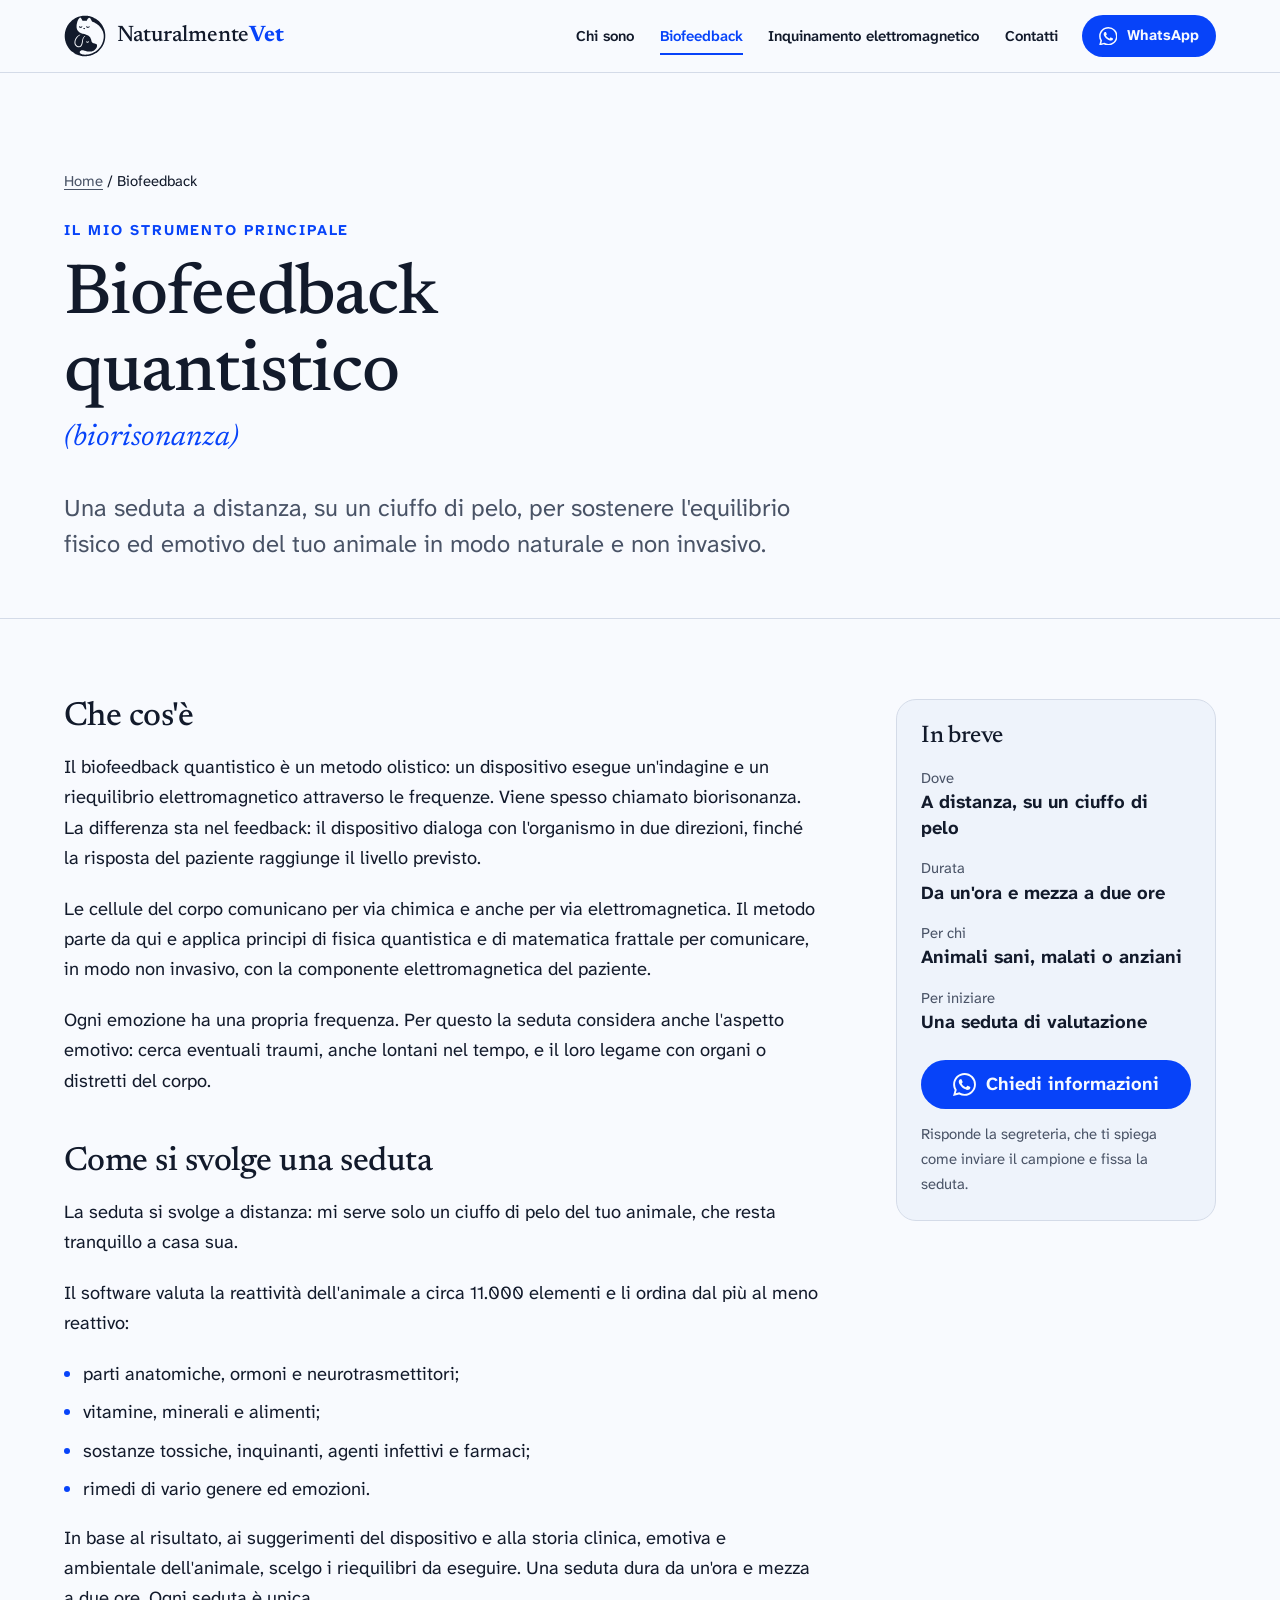
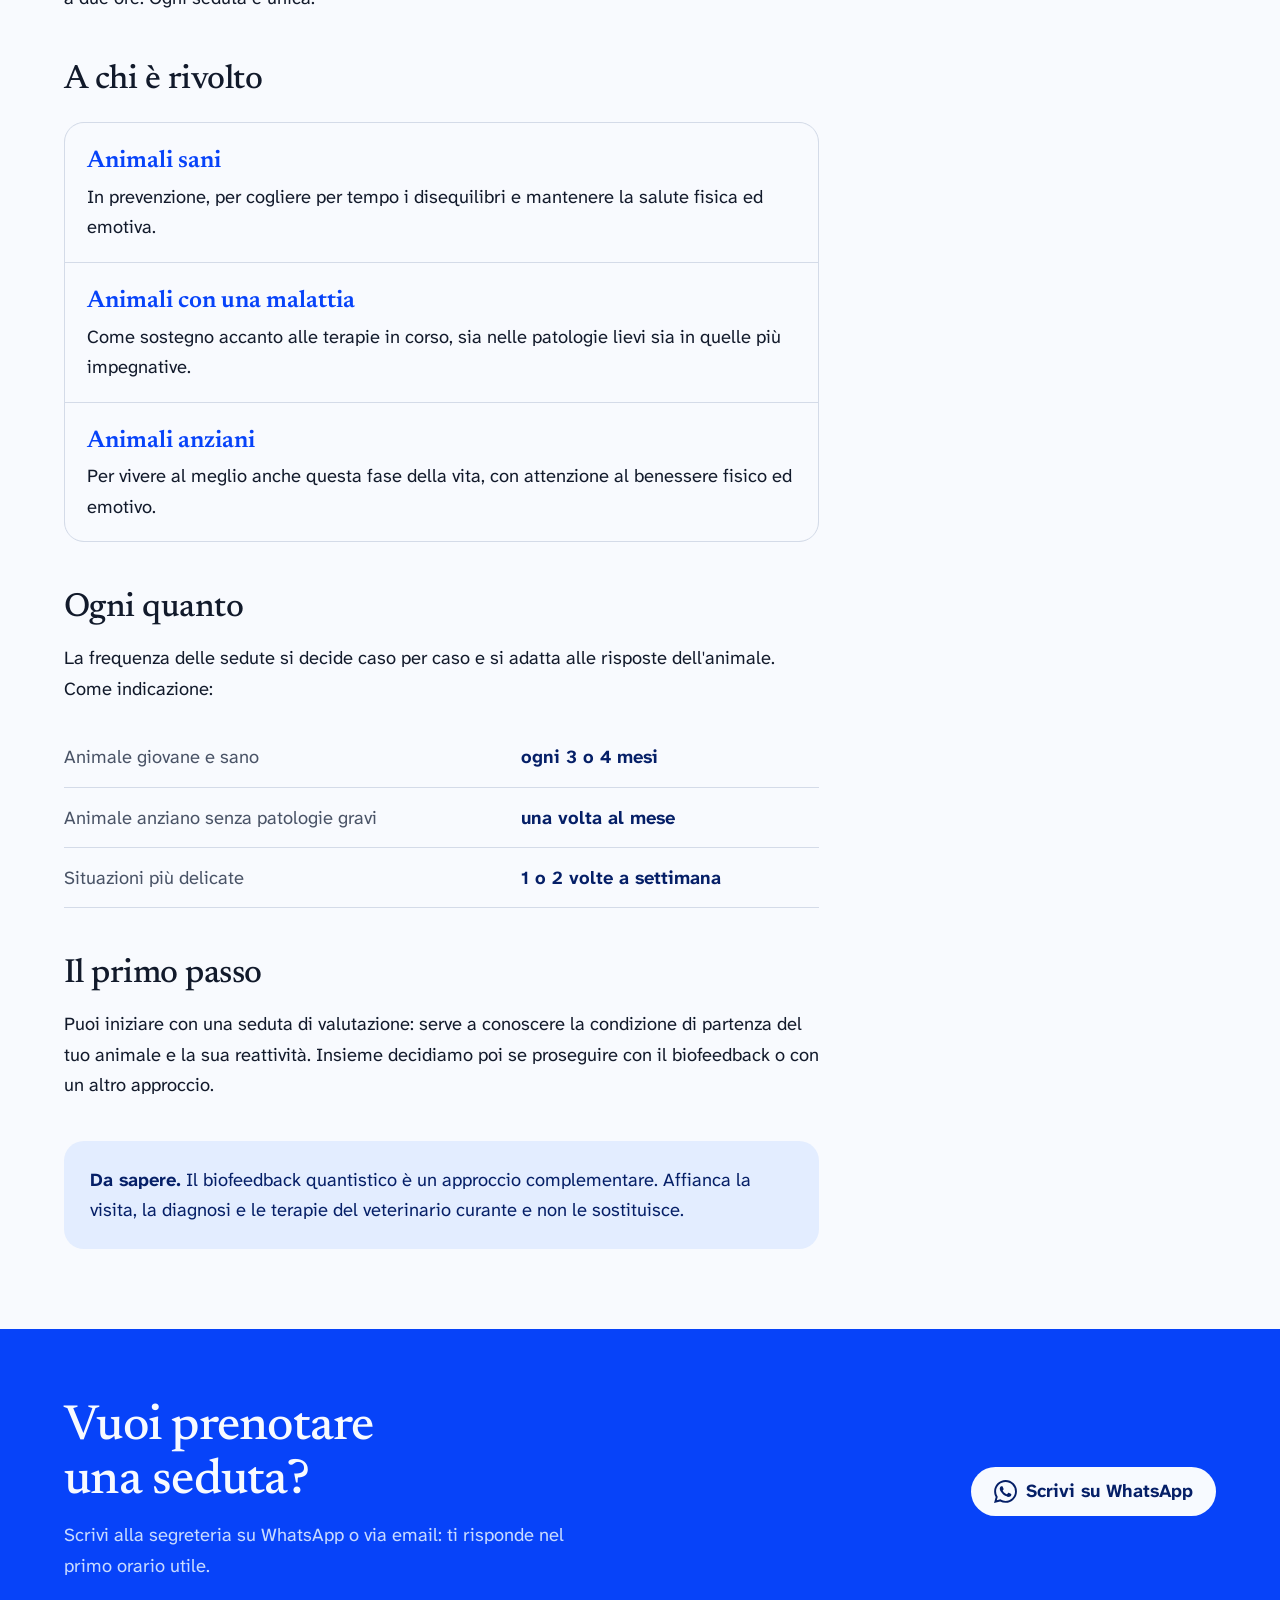
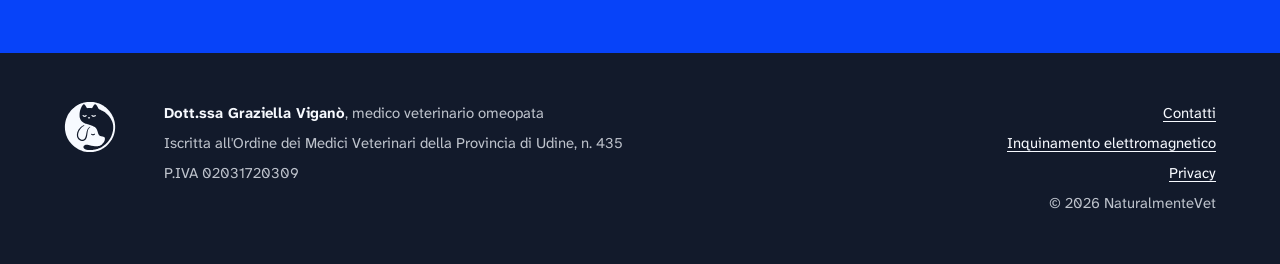
==== biofeedback/index.html @ 512d4fcc "Prima versione del sito naturalmentevet.it Sito statico: home, biofeedback, inquinamento elettromagn" ====
<!doctype html>
<html lang="it">
<head>
  <meta charset="utf-8">
  <meta name="viewport" content="width=device-width, initial-scale=1">
  <title>Biofeedback quantistico a distanza per animali | NaturalmenteVet</title>
  <meta name="description" content="Come funziona una seduta di biofeedback quantistico (biorisonanza) con la dott.ssa Graziella Viganò: a distanza, su un ciuffo di pelo, per animali sani, malati o anziani.">
  <link rel="canonical" href="https://naturalmentevet.it/biofeedback/">
  <meta name="theme-color" content="#0743f9">
  <meta property="og:type" content="article">
  <meta property="og:locale" content="it_IT">
  <meta property="og:site_name" content="NaturalmenteVet">
  <meta property="og:title" content="Biofeedback quantistico a distanza | NaturalmenteVet">
  <meta property="og:description" content="Una seduta a distanza su un ciuffo di pelo: come funziona e a chi è rivolta.">
  <meta property="og:url" content="https://naturalmentevet.it/biofeedback/">
  <meta property="og:image" content="https://naturalmentevet.it/assets/img/og-image.jpg">
  <meta name="twitter:card" content="summary_large_image">
  <link rel="icon" href="../favicon.ico" sizes="32x32">
  <link rel="icon" href="../favicon.svg" type="image/svg+xml">
  <link rel="apple-touch-icon" href="../apple-touch-icon.png">
  <link rel="preload" href="../assets/fonts/newsreader.woff2" as="font" type="font/woff2" crossorigin>
  <link rel="preload" href="../assets/fonts/atkinson.woff2" as="font" type="font/woff2" crossorigin>
  <link rel="stylesheet" href="../assets/css/style.css">
</head>
<body>
  <a class="skip" href="#contenuto">Vai al contenuto</a>
  <header class="site-header">
    <div class="wrap">
      <a class="brand" href="../" aria-label="NaturalmenteVet, pagina iniziale">
        <img src="../assets/img/logo.svg" alt="" width="42" height="42">
        <span class="brand-name">Naturalmente<b>Vet</b></span>
      </a>
      <nav class="nav" id="menu" aria-label="Principale">
        <ul>
          <li><a href="../#chi-sono">Chi sono</a></li>
          <li><a href="./" aria-current="page">Biofeedback</a></li>
          <li><a href="../inquinamento-elettromagnetico/">Inquinamento elettromagnetico</a></li>
          <li><a href="../#contatti">Contatti</a></li>
        </ul>
      </nav>
      <a class="btn btn-primary btn-sm header-cta" href="https://wa.me/393534615805?text=Buongiorno%2C%20vorrei%20informazioni%20sul%20biofeedback%20quantistico." target="_blank" rel="noopener" aria-label="Scrivi su WhatsApp">
        <svg aria-hidden="true"><use href="../assets/img/icons.svg#i-wa"/></svg><span>WhatsApp</span>
      </a>
      <button class="menu-toggle" type="button" aria-expanded="false" aria-controls="menu">
        <svg aria-hidden="true"><use href="../assets/img/icons.svg#i-menu"/></svg><span class="visually-hidden">Menu</span>
      </button>
    </div>
  </header>

  <main id="contenuto">
    <header class="page-hero">
      <div class="wrap">
        <p class="breadcrumb"><a href="../">Home</a> / Biofeedback</p>
        <p class="eyebrow">Il mio strumento principale</p>
        <h1>Biofeedback quantistico <small>(biorisonanza)</small></h1>
        <p class="lead">Una seduta a distanza, su un ciuffo di pelo, per sostenere l'equilibrio fisico ed emotivo del tuo animale in modo naturale e non invasivo.</p>
      </div>
    </header>

    <div class="section-tight">
      <div class="wrap article">
        <article class="prose">
          <h2>Che cos'è</h2>
          <p>Il biofeedback quantistico è un metodo olistico: un dispositivo esegue un'indagine e un riequilibrio elettromagnetico attraverso le frequenze. Viene spesso chiamato biorisonanza. La differenza sta nel feedback: il dispositivo dialoga con l'organismo in due direzioni, finché la risposta del paziente raggiunge il livello previsto.</p>
          <p>Le cellule del corpo comunicano per via chimica e anche per via elettromagnetica. Il metodo parte da qui e applica principi di fisica quantistica e di matematica frattale per comunicare, in modo non invasivo, con la componente elettromagnetica del paziente.</p>
          <p>Ogni emozione ha una propria frequenza. Per questo la seduta considera anche l'aspetto emotivo: cerca eventuali traumi, anche lontani nel tempo, e il loro legame con organi o distretti del corpo.</p>

          <h2>Come si svolge una seduta</h2>
          <p>La seduta si svolge a distanza: mi serve solo un ciuffo di pelo del tuo animale, che resta tranquillo a casa sua.</p>
          <p>Il software valuta la reattività dell'animale a circa 11.000 elementi e li ordina dal più al meno reattivo:</p>
          <ul class="plain">
            <li>parti anatomiche, ormoni e neurotrasmettitori;</li>
            <li>vitamine, minerali e alimenti;</li>
            <li>sostanze tossiche, inquinanti, agenti infettivi e farmaci;</li>
            <li>rimedi di vario genere ed emozioni.</li>
          </ul>
          <p>In base al risultato, ai suggerimenti del dispositivo e alla storia clinica, emotiva e ambientale dell'animale, scelgo i riequilibri da eseguire. Una seduta dura da un'ora e mezza a due ore. Ogni seduta è unica.</p>

          <h2>A chi è rivolto</h2>
          <ul class="who">
            <li><strong>Animali sani</strong>In prevenzione, per cogliere per tempo i disequilibri e mantenere la salute fisica ed emotiva.</li>
            <li><strong>Animali con una malattia</strong>Come sostegno accanto alle terapie in corso, sia nelle patologie lievi sia in quelle più impegnative.</li>
            <li><strong>Animali anziani</strong>Per vivere al meglio anche questa fase della vita, con attenzione al benessere fisico ed emotivo.</li>
          </ul>

          <h2>Ogni quanto</h2>
          <p>La frequenza delle sedute si decide caso per caso e si adatta alle risposte dell'animale. Come indicazione:</p>
          <table class="freq">
            <tbody>
              <tr><th scope="row">Animale giovane e sano</th><td>ogni 3 o 4 mesi</td></tr>
              <tr><th scope="row">Animale anziano senza patologie gravi</th><td>una volta al mese</td></tr>
              <tr><th scope="row">Situazioni più delicate</th><td>1 o 2 volte a settimana</td></tr>
            </tbody>
          </table>

          <h2>Il primo passo</h2>
          <p>Puoi iniziare con una seduta di valutazione: serve a conoscere la condizione di partenza del tuo animale e la sua reattività. Insieme decidiamo poi se proseguire con il biofeedback o con un altro approccio.</p>

          <div class="callout">
            <p><strong>Da sapere.</strong> Il biofeedback quantistico è un approccio complementare. Affianca la visita, la diagnosi e le terapie del veterinario curante e non le sostituisce.</p>
          </div>
        </article>

        <aside class="aside" aria-labelledby="in-breve">
          <h2 id="in-breve">In breve</h2>
          <dl>
            <dt>Dove</dt><dd>A distanza, su un ciuffo di pelo</dd>
            <dt>Durata</dt><dd>Da un'ora e mezza a due ore</dd>
            <dt>Per chi</dt><dd>Animali sani, malati o anziani</dd>
            <dt>Per iniziare</dt><dd>Una seduta di valutazione</dd>
          </dl>
          <a class="btn btn-primary" href="https://wa.me/393534615805?text=Buongiorno%2C%20vorrei%20informazioni%20sul%20biofeedback%20quantistico." target="_blank" rel="noopener">
            <svg aria-hidden="true"><use href="../assets/img/icons.svg#i-wa"/></svg>Chiedi informazioni
          </a>
          <p class="note">Risponde la segreteria, che ti spiega come inviare il campione e fissa la seduta.</p>
        </aside>
      </div>
    </div>

    <section class="cta-band" aria-labelledby="cta-title">
      <div class="wrap">
        <div>
          <h2 id="cta-title">Vuoi prenotare una seduta?</h2>
          <p>Scrivi alla segreteria su WhatsApp o via email: ti risponde nel primo orario utile.</p>
        </div>
        <a class="btn btn-light" href="https://wa.me/393534615805?text=Buongiorno%2C%20vorrei%20prenotare%20una%20seduta%20di%20biofeedback." target="_blank" rel="noopener">
          <svg aria-hidden="true"><use href="../assets/img/icons.svg#i-wa"/></svg>Scrivi su WhatsApp
        </a>
      </div>
    </section>
  </main>

  <footer class="site-footer">
    <div class="wrap">
      <img src="../assets/img/logo-light.svg" alt="" width="52" height="52">
      <div>
        <p><strong>Dott.ssa Graziella Viganò</strong>, medico veterinario omeopata</p>
        <p>Iscritta all'Ordine dei Medici Veterinari della Provincia di Udine, n. 435</p>
        <p>P.IVA 02031720309</p>
      </div>
      <ul class="footer-links">
        <li><a href="../#contatti">Contatti</a></li>
        <li><a href="../inquinamento-elettromagnetico/">Inquinamento elettromagnetico</a></li>
        <li><a href="../privacy/">Privacy</a></li>
        <li>&copy; <span data-year>2026</span> NaturalmenteVet</li>
      </ul>
    </div>
  </footer>

  <script src="../assets/js/main.js" defer></script>
</body>
</html>
---- assets/css/style.css ----
/* NaturalmenteVet: foglio di stile unico.
   Palette in OKLCH con fallback esadecimale per browser datati. */

@font-face {
  font-family: "Newsreader";
  src: url("../fonts/newsreader.woff2") format("woff2");
  font-weight: 200 800;
  font-style: normal;
  font-display: swap;
}
@font-face {
  font-family: "Newsreader";
  src: url("../fonts/newsreader-italic.woff2") format("woff2");
  font-weight: 200 800;
  font-style: italic;
  font-display: swap;
}
@font-face {
  font-family: "Atkinson Hyperlegible Next";
  src: url("../fonts/atkinson.woff2") format("woff2");
  font-weight: 200 800;
  font-style: normal;
  font-display: swap;
}

:root {
  --blue: #0743f9;
  --blue-strong: #0232d0;
  --blue-ink: #051f67;
  --blue-tint: #e3edff;
  --blue-mist: #c9dbff;
  --ink: #121a2b;
  --ink-soft: #495366;
  --paper: #f8fafe;
  --paper-2: #eef3fb;
  --line: #d4dbe8;
  --on-blue: #f7faff;

  --font-display: "Newsreader", "Iowan Old Style", Georgia, serif;
  --font-body: "Atkinson Hyperlegible Next", "Segoe UI", system-ui, sans-serif;

  --step--1: clamp(0.875rem, 0.85rem + 0.1vw, 0.94rem);
  --step-0: clamp(1.06rem, 1.02rem + 0.2vw, 1.15rem);
  --step-1: clamp(1.3rem, 1.2rem + 0.45vw, 1.5rem);
  --step-2: clamp(1.65rem, 1.45rem + 0.9vw, 2.1rem);
  --step-3: clamp(2.1rem, 1.7rem + 1.8vw, 3.1rem);
  --step-4: clamp(2.6rem, 1.9rem + 3.2vw, 4.6rem);

  --gutter: clamp(1rem, 0.6rem + 2vw, 2.5rem);
  --max: 72rem;
  --radius: 1.25rem;
  --ease-out: cubic-bezier(0.22, 1, 0.36, 1);
}

@supports (color: oklch(0 0 0)) {
  :root {
    --blue: oklch(0.5 0.27 264);
    --blue-strong: oklch(0.43 0.24 264);
    --blue-ink: oklch(0.28 0.13 264);
    --blue-tint: oklch(0.945 0.03 264);
    --blue-mist: oklch(0.89 0.055 264);
    --ink: oklch(0.22 0.035 264);
    --ink-soft: oklch(0.44 0.035 264);
    --paper: oklch(0.985 0.006 264);
    --paper-2: oklch(0.962 0.012 264);
    --line: oklch(0.89 0.02 264);
    --on-blue: oklch(0.985 0.008 264);
  }
}

/* Base */
*, *::before, *::after { box-sizing: border-box; }
html { -webkit-text-size-adjust: 100%; scroll-behavior: smooth; scroll-padding-top: 5.5rem; }
body {
  margin: 0;
  background: var(--paper);
  color: var(--ink);
  font-family: var(--font-body);
  font-size: var(--step-0);
  line-height: 1.65;
  text-rendering: optimizeLegibility;
  -webkit-font-smoothing: antialiased;
}
img, svg { display: block; max-width: 100%; height: auto; }
a { color: var(--blue); text-underline-offset: 0.2em; text-decoration-thickness: 1px; }
a:hover { color: var(--blue-strong); }
:focus-visible { outline: 3px solid var(--blue); outline-offset: 3px; border-radius: 4px; }
p { margin: 0 0 1.1em; }
h1, h2, h3 {
  font-family: var(--font-display);
  font-weight: 500;
  line-height: 1.08;
  letter-spacing: -0.015em;
  margin: 0 0 0.5em;
  text-wrap: balance;
}
h1 { font-size: var(--step-4); }
h2 { font-size: var(--step-3); }
h3 { font-size: var(--step-2); line-height: 1.15; }
em { font-style: italic; }
.wrap { width: min(100% - 2 * var(--gutter), var(--max)); margin-inline: auto; }
.prose { max-width: 66ch; }
.eyebrow {
  font-size: var(--step--1);
  font-weight: 700;
  letter-spacing: 0.12em;
  text-transform: uppercase;
  color: var(--blue);
  margin: 0 0 1rem;
}
.skip {
  position: absolute; left: 1rem; top: -4rem; z-index: 100;
  background: var(--ink); color: var(--on-blue); padding: 0.6rem 1rem; border-radius: 0.5rem;
}
.skip:focus { top: 1rem; color: var(--on-blue); }

/* Bottoni */
.btn {
  display: inline-flex; align-items: center; gap: 0.6rem;
  min-height: 3rem; padding: 0.75rem 1.35rem;
  border-radius: 999px; border: 1.5px solid transparent;
  font: 700 var(--step-0)/1.2 var(--font-body);
  text-decoration: none; cursor: pointer;
  transition: background-color 200ms var(--ease-out), color 200ms var(--ease-out), border-color 200ms var(--ease-out), transform 200ms var(--ease-out);
}
.btn svg { width: 1.25em; height: 1.25em; flex: none; }
.btn:active { transform: scale(0.98); }
.btn-primary { background: var(--blue); color: var(--on-blue); }
.btn-primary:hover { background: var(--blue-strong); color: var(--on-blue); }
.btn-light { background: var(--on-blue); color: var(--blue-ink); }
.btn-light:hover { background: var(--blue-tint); color: var(--blue-ink); }
.btn-ghost { border-color: currentColor; color: inherit; background: transparent; }
.btn-ghost:hover { background: color-mix(in oklab, currentColor 10%, transparent); color: inherit; }
.btn-sm { min-height: 2.6rem; padding: 0.5rem 1rem; font-size: var(--step--1); }

/* Header */
.site-header {
  position: sticky; top: 0; z-index: 50;
  background: color-mix(in oklab, var(--paper) 92%, transparent);
  backdrop-filter: saturate(1.4) blur(10px);
  -webkit-backdrop-filter: saturate(1.4) blur(10px);
  border-bottom: 1px solid var(--line);
}
.site-header .wrap { display: flex; align-items: center; gap: 1.5rem; min-height: 4.5rem; }
.brand { display: flex; align-items: center; gap: 0.7rem; text-decoration: none; color: var(--ink); margin-right: auto; }
.brand img { width: 2.6rem; height: 2.6rem; }
.brand-name { font-family: var(--font-display); font-size: 1.4rem; font-weight: 500; letter-spacing: -0.01em; line-height: 1; }
.brand-name b { font-weight: 700; color: var(--blue); }
.nav ul { list-style: none; display: flex; gap: 1.6rem; margin: 0; padding: 0; }
.nav a { color: var(--ink); text-decoration: none; font-weight: 600; font-size: var(--step--1); padding: 0.4rem 0; border-bottom: 2px solid transparent; }
.nav a:hover, .nav a[aria-current="page"] { color: var(--blue); border-bottom-color: currentColor; }
.menu-toggle { display: none; }

@media (max-width: 56rem) {
  .site-header .wrap { gap: 0.75rem; }
  .header-cta span { display: none; }
  .header-cta { padding-inline: 0.8rem; }
  .menu-toggle {
    display: inline-flex; align-items: center; justify-content: center;
    width: 2.75rem; height: 2.75rem; border-radius: 999px;
    border: 1.5px solid var(--line); background: var(--paper); color: var(--ink); cursor: pointer;
  }
  .menu-toggle svg { width: 1.3rem; height: 1.3rem; }
  .nav {
    position: absolute; inset: 100% 0 auto 0;
    background: var(--paper); border-bottom: 1px solid var(--line);
    display: none;
  }
  .nav.is-open { display: block; animation: drop 260ms var(--ease-out); }
  .nav ul { flex-direction: column; gap: 0; width: min(100% - 2 * var(--gutter), var(--max)); margin-inline: auto; padding: 0.5rem 0 1rem; }
  .nav a { display: block; font-size: var(--step-0); padding: 0.85rem 0; border-bottom: 1px solid var(--line); }
  .nav li:last-child a { border-bottom: 0; }
}
@keyframes drop { from { opacity: 0; transform: translateY(-6px); } to { opacity: 1; transform: none; } }

/* Hero home */
.hero {
  background: var(--blue);
  color: var(--on-blue);
  overflow: hidden;
  position: relative;
}
.hero .wrap {
  display: grid;
  grid-template-columns: minmax(0, 1.15fr) minmax(0, 0.85fr);
  gap: clamp(2rem, 5vw, 5rem);
  align-items: end;
  padding-top: clamp(3rem, 8vw, 6.5rem);
}
.hero-text { padding-bottom: clamp(3rem, 8vw, 6.5rem); }
.hero .eyebrow { color: var(--blue-mist); }
.hero h1 { color: var(--on-blue); font-weight: 400; max-width: 14ch; }
.hero h1 em { font-weight: 500; }
.hero-lead { font-size: var(--step-1); line-height: 1.5; max-width: 34ch; color: var(--on-blue); margin-bottom: 2rem; }
.hero-actions { display: flex; flex-wrap: wrap; gap: 0.75rem; }
.hero-figure { margin: 0; position: relative; align-self: end; }
.hero-figure img {
  width: 100%; aspect-ratio: 4 / 5; object-fit: cover;
  border-radius: 999px 999px 0 0;
}
.hero-figure figcaption {
  position: absolute; left: 0; bottom: 1.25rem;
  transform: translateX(-30%);
  background: var(--paper); color: var(--ink);
  border-radius: 1rem; padding: 0.85rem 1.1rem;
  font-size: var(--step--1); line-height: 1.35;
  box-shadow: 0 12px 30px -12px oklch(0.2 0.1 264 / 0.45);
}
.hero-figure figcaption strong { display: block; font-family: var(--font-display); font-size: 1.2rem; font-weight: 600; }

@media (max-width: 52rem) {
  .hero .wrap { grid-template-columns: 1fr; }
  .hero-text { padding-bottom: 0; }
  .hero-figure { max-width: 24rem; width: 85%; margin-inline: auto; }
  .hero-figure figcaption { transform: translateX(-12%); }
}

@media (prefers-reduced-motion: no-preference) {
  .rise { animation: rise 900ms var(--ease-out) both; }
  .rise-2 { animation-delay: 120ms; }
  .rise-3 { animation-delay: 240ms; }
  .rise-4 { animation-delay: 360ms; }
}
@keyframes rise { from { opacity: 0; transform: translateY(18px); } to { opacity: 1; transform: none; } }

/* Sezioni */
.section { padding-block: clamp(4rem, 10vw, 8rem); }
.section-tight { padding-block: clamp(3rem, 7vw, 5rem); }

/* Chi sono */
.about { display: grid; grid-template-columns: minmax(0, 0.9fr) minmax(0, 1.1fr); gap: clamp(2rem, 6vw, 6rem); }
.about-intro { align-self: start; position: sticky; top: 7rem; }
.about-intro h2 { max-width: 12ch; }
.quote {
  margin: 2.5rem 0 0; padding: 0;
  font-family: var(--font-display); font-style: italic; font-size: var(--step-2); line-height: 1.25;
  color: var(--blue);
}
.quote::before { content: "\201C"; display: block; font-size: 4rem; line-height: 0.6; margin-bottom: 0.4rem; }

.timeline { list-style: none; margin: 3rem 0 0; padding: 0; border-top: 1px solid var(--line); }
.timeline li { display: grid; grid-template-columns: 7.5rem 1fr; gap: 1rem; padding: 1.1rem 0; border-bottom: 1px solid var(--line); }
.timeline .when { font-family: var(--font-display); font-size: var(--step-1); color: var(--blue); line-height: 1.2; }
.timeline p { margin: 0; }
.chips { list-style: none; display: flex; flex-wrap: wrap; gap: 0.5rem; margin: 1rem 0 0; padding: 0; }
.chips li { background: var(--paper-2); border: 1px solid var(--line); border-radius: 999px; padding: 0.3rem 0.85rem; font-size: var(--step--1); }

@media (max-width: 52rem) {
  .about { grid-template-columns: 1fr; }
  .about-intro { position: static; }
  .timeline li { grid-template-columns: 1fr; gap: 0.15rem; }
}

/* Servizi */
.services-head { display: flex; flex-wrap: wrap; align-items: end; justify-content: space-between; gap: 1rem 3rem; margin-bottom: 3rem; }
.services-head h2 { margin: 0; max-width: 16ch; }
.services-head p { max-width: 38ch; margin: 0; color: var(--ink-soft); }

.feature {
  display: grid; grid-template-columns: minmax(0, 1.2fr) minmax(0, 0.8fr);
  gap: clamp(2rem, 5vw, 4rem);
  background: var(--blue-tint);
  border-radius: var(--radius);
  padding: clamp(1.5rem, 4vw, 3.5rem);
  color: var(--blue-ink);
}
.feature .num, .service .num { font-family: var(--font-display); font-size: var(--step-1); color: var(--blue); margin: 0 0 0.75rem; }
.feature h3 { font-size: var(--step-3); color: var(--blue-ink); }
.feature h3 small { display: block; font-size: 0.45em; font-style: italic; font-weight: 400; color: var(--blue); margin-top: 0.4rem; letter-spacing: 0; }
.facts { list-style: none; margin: 0; padding: 0; align-self: center; }
.facts li { padding: 1rem 0; border-top: 1px solid color-mix(in oklab, var(--blue) 25%, transparent); }
.facts li:last-child { border-bottom: 1px solid color-mix(in oklab, var(--blue) 25%, transparent); }
.facts strong { display: block; font-family: var(--font-display); font-size: var(--step-2); font-weight: 500; color: var(--blue); line-height: 1.1; }
.facts span { font-size: var(--step--1); }

.service-list { display: grid; grid-template-columns: 1fr 1fr; gap: 0 clamp(2rem, 5vw, 4rem); margin-top: clamp(2.5rem, 5vw, 4rem); }
.service { padding-top: 1.75rem; border-top: 2px solid var(--ink); }
.service h3 { font-size: var(--step-2); }
.service p { color: var(--ink-soft); }
.service.is-soon { border-top-color: var(--line); }
.service.is-soon h3 { color: var(--ink-soft); }
.badge {
  display: inline-block; vertical-align: middle;
  font: 700 0.72rem/1 var(--font-body); letter-spacing: 0.1em; text-transform: uppercase;
  border: 1.5px solid currentColor; border-radius: 999px; padding: 0.4rem 0.65rem;
  color: var(--blue); margin-left: 0.5rem; position: relative; top: -0.2em;
}
.link-arrow { font-weight: 700; text-decoration: none; display: inline-flex; align-items: center; gap: 0.4rem; }
.link-arrow::after { content: "\2192"; transition: transform 200ms var(--ease-out); }
.link-arrow:hover::after { transform: translateX(4px); }

@media (max-width: 52rem) {
  .feature, .service-list { grid-template-columns: 1fr; }
  .service-list { gap: 2.5rem; }
}

/* Contatti (segreteria) */
.contact { background: var(--blue); color: var(--on-blue); }
.contact .wrap { display: grid; grid-template-columns: minmax(0, 1fr) minmax(0, 1fr); gap: clamp(2rem, 6vw, 6rem); align-items: start; }
.contact .eyebrow { color: var(--blue-mist); }
.contact h2 { color: var(--on-blue); max-width: 12ch; }
.contact p { max-width: 44ch; }
.contact p a { color: var(--on-blue); }
.channels { list-style: none; margin: 0; padding: 0; display: grid; gap: 1rem; }
.channel {
  display: flex; align-items: center; gap: 1rem;
  padding: 1.25rem 1.4rem; border-radius: var(--radius);
  background: var(--on-blue); color: var(--blue-ink); text-decoration: none;
  transition: transform 220ms var(--ease-out), box-shadow 220ms var(--ease-out);
}
.channel:hover { color: var(--blue-ink); transform: translateY(-2px); box-shadow: 0 16px 30px -18px oklch(0.15 0.1 264 / 0.7); }
.channel .icon { flex: none; width: 3rem; height: 3rem; border-radius: 999px; display: grid; place-items: center; background: var(--blue); color: var(--on-blue); }
.channel .icon svg { width: 1.4rem; height: 1.4rem; }
.channel small { display: block; font-size: var(--step--1); color: var(--ink-soft); }
.channel strong { display: block; font-size: var(--step-1); font-weight: 700; line-height: 1.25; word-break: break-word; }
.hours { margin-top: 2rem; padding-top: 1.25rem; border-top: 1px solid color-mix(in oklab, var(--on-blue) 30%, transparent); font-size: var(--step--1); }
.hours dl { margin: 0.5rem 0 0; display: grid; grid-template-columns: auto 1fr; gap: 0.3rem 1.5rem; }
.hours dt { font-weight: 700; }
.hours dd { margin: 0; font-family: var(--font-display); font-size: 1.1em; line-height: 1.35; }

@media (max-width: 52rem) {
  .contact .wrap { grid-template-columns: 1fr; }
}

/* Pagine interne */
.page-hero { padding-block: clamp(3rem, 8vw, 6rem) clamp(2rem, 5vw, 3.5rem); border-bottom: 1px solid var(--line); }
.page-hero h1 { max-width: 16ch; color: var(--ink); }
.page-hero h1 small { display: block; font-size: 0.42em; font-style: italic; font-weight: 400; color: var(--blue); margin-top: 0.6rem; letter-spacing: 0; }
.page-hero .lead { font-size: var(--step-1); line-height: 1.5; max-width: 46ch; color: var(--ink-soft); margin: 1.5rem 0 0; }
.breadcrumb { font-size: var(--step--1); margin-bottom: 1.5rem; }
.breadcrumb a { color: var(--ink-soft); }

.article { display: grid; grid-template-columns: minmax(0, 1fr) 20rem; gap: clamp(2rem, 6vw, 5rem); align-items: start; }
.article h2 { font-size: var(--step-2); margin-top: 3rem; }
.article h2:first-child { margin-top: 0; }
.article ul.plain { padding-left: 1.2rem; }
.article ul.plain li { margin-bottom: 0.5rem; }
.article ul.plain li::marker { color: var(--blue); }

.aside {
  position: sticky; top: 6rem;
  background: var(--paper-2); border: 1px solid var(--line); border-radius: var(--radius);
  padding: 1.5rem;
}
.aside h2 { font-size: var(--step-1); margin: 0 0 1rem; }
.aside dl { margin: 0 0 1.5rem; }
.aside dt { font-size: var(--step--1); color: var(--ink-soft); }
.aside dd { margin: 0 0 0.9rem; font-weight: 700; line-height: 1.4; }
.aside .btn { width: 100%; justify-content: center; }
.aside .note { font-size: var(--step--1); color: var(--ink-soft); margin: 0.85rem 0 0; }

.who { list-style: none; padding: 0; margin: 1.5rem 0; display: grid; gap: 1px; background: var(--line); border: 1px solid var(--line); border-radius: var(--radius); overflow: hidden; }
.who li { background: var(--paper); padding: 1.2rem 1.4rem; }
.who strong { display: block; font-family: var(--font-display); font-size: var(--step-1); font-weight: 600; color: var(--blue); }

.freq { width: 100%; border-collapse: collapse; margin: 1.5rem 0; }
.freq th, .freq td { text-align: left; padding: 0.9rem 0.75rem 0.9rem 0; border-bottom: 1px solid var(--line); vertical-align: top; }
.freq th { font-weight: 400; color: var(--ink-soft); }
.freq td { font-weight: 700; color: var(--blue-ink); white-space: nowrap; }

.callout { background: var(--blue-tint); color: var(--blue-ink); border-radius: var(--radius); padding: 1.5rem 1.6rem; margin: 2.5rem 0 0; }
.callout p:last-child { margin: 0; }
.callout strong { color: var(--blue-ink); }

.two-col { display: grid; grid-template-columns: 1fr 1fr; gap: 1.5rem; margin: 1.5rem 0; }
.two-col > div { border-top: 2px solid var(--blue); padding-top: 1rem; }
.two-col h3 { font-size: var(--step-1); }
.two-col p { margin: 0; color: var(--ink-soft); }

@media (max-width: 56rem) {
  .article { grid-template-columns: 1fr; }
  .aside { position: static; }
}
@media (max-width: 36rem) {
  .two-col { grid-template-columns: 1fr; }
  .freq td { white-space: normal; }
}

/* Banda finale CTA nelle pagine interne */
.cta-band { background: var(--blue); color: var(--on-blue); }
.cta-band .wrap { display: flex; flex-wrap: wrap; align-items: center; justify-content: space-between; gap: 1.5rem 3rem; padding-block: clamp(3rem, 6vw, 4.5rem); }
.cta-band h2 { color: var(--on-blue); margin: 0; font-size: var(--step-3); max-width: 18ch; }
.cta-band p { margin: 0.75rem 0 0; color: var(--blue-mist); max-width: 46ch; }

/* Footer */
.site-footer { background: var(--ink); color: color-mix(in oklab, var(--on-blue) 78%, var(--ink)); font-size: var(--step--1); }
.site-footer .wrap { display: grid; grid-template-columns: auto 1fr auto; gap: 1.5rem 3rem; align-items: start; padding-block: 3rem; }
.site-footer img { width: 3.25rem; height: 3.25rem; }
.site-footer p { margin: 0 0 0.35rem; }
.site-footer strong { color: var(--on-blue); font-weight: 700; }
.site-footer a { color: var(--on-blue); }
.footer-links { list-style: none; margin: 0; padding: 0; display: grid; gap: 0.35rem; text-align: right; }
@media (max-width: 44rem) {
  .site-footer .wrap { grid-template-columns: 1fr; }
  .footer-links { text-align: left; }
}

/* Utility */
.visually-hidden { position: absolute !important; width: 1px; height: 1px; overflow: hidden; clip: rect(0 0 0 0); white-space: nowrap; }
.muted { color: var(--ink-soft); }
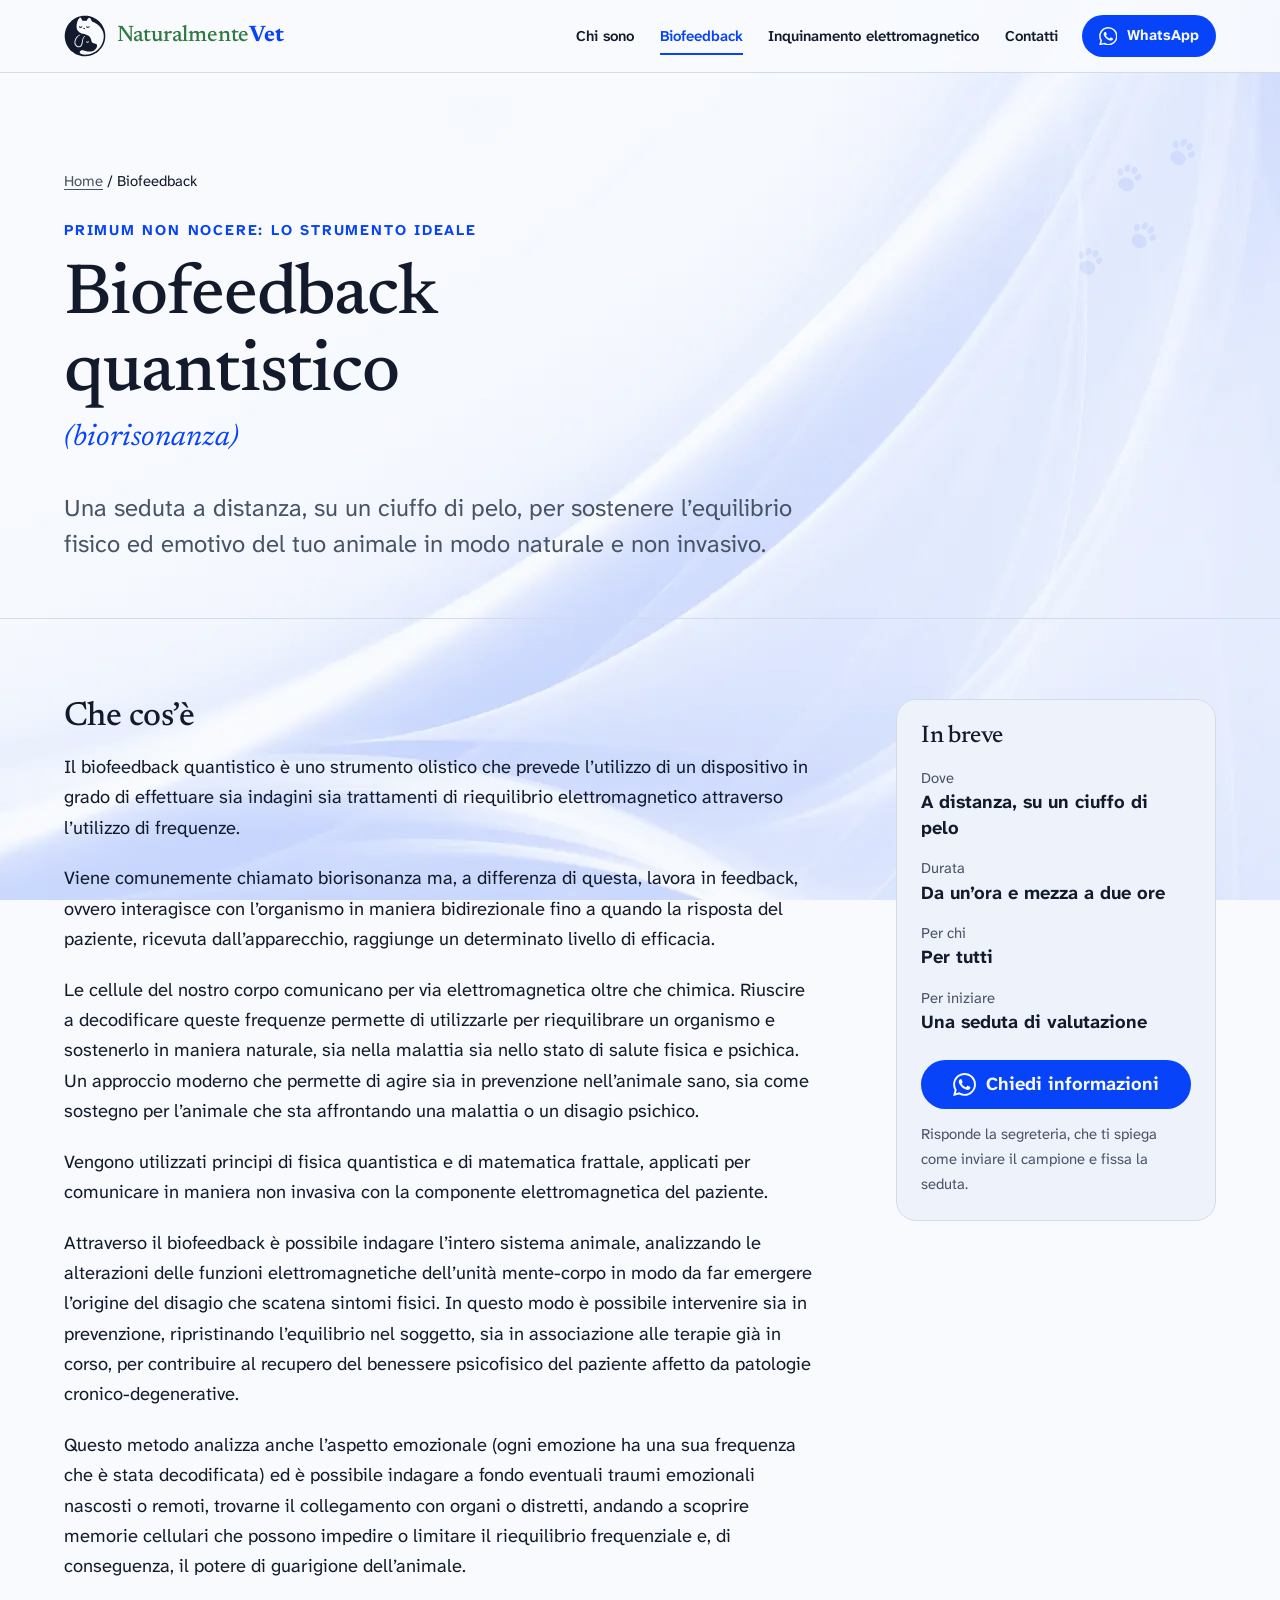
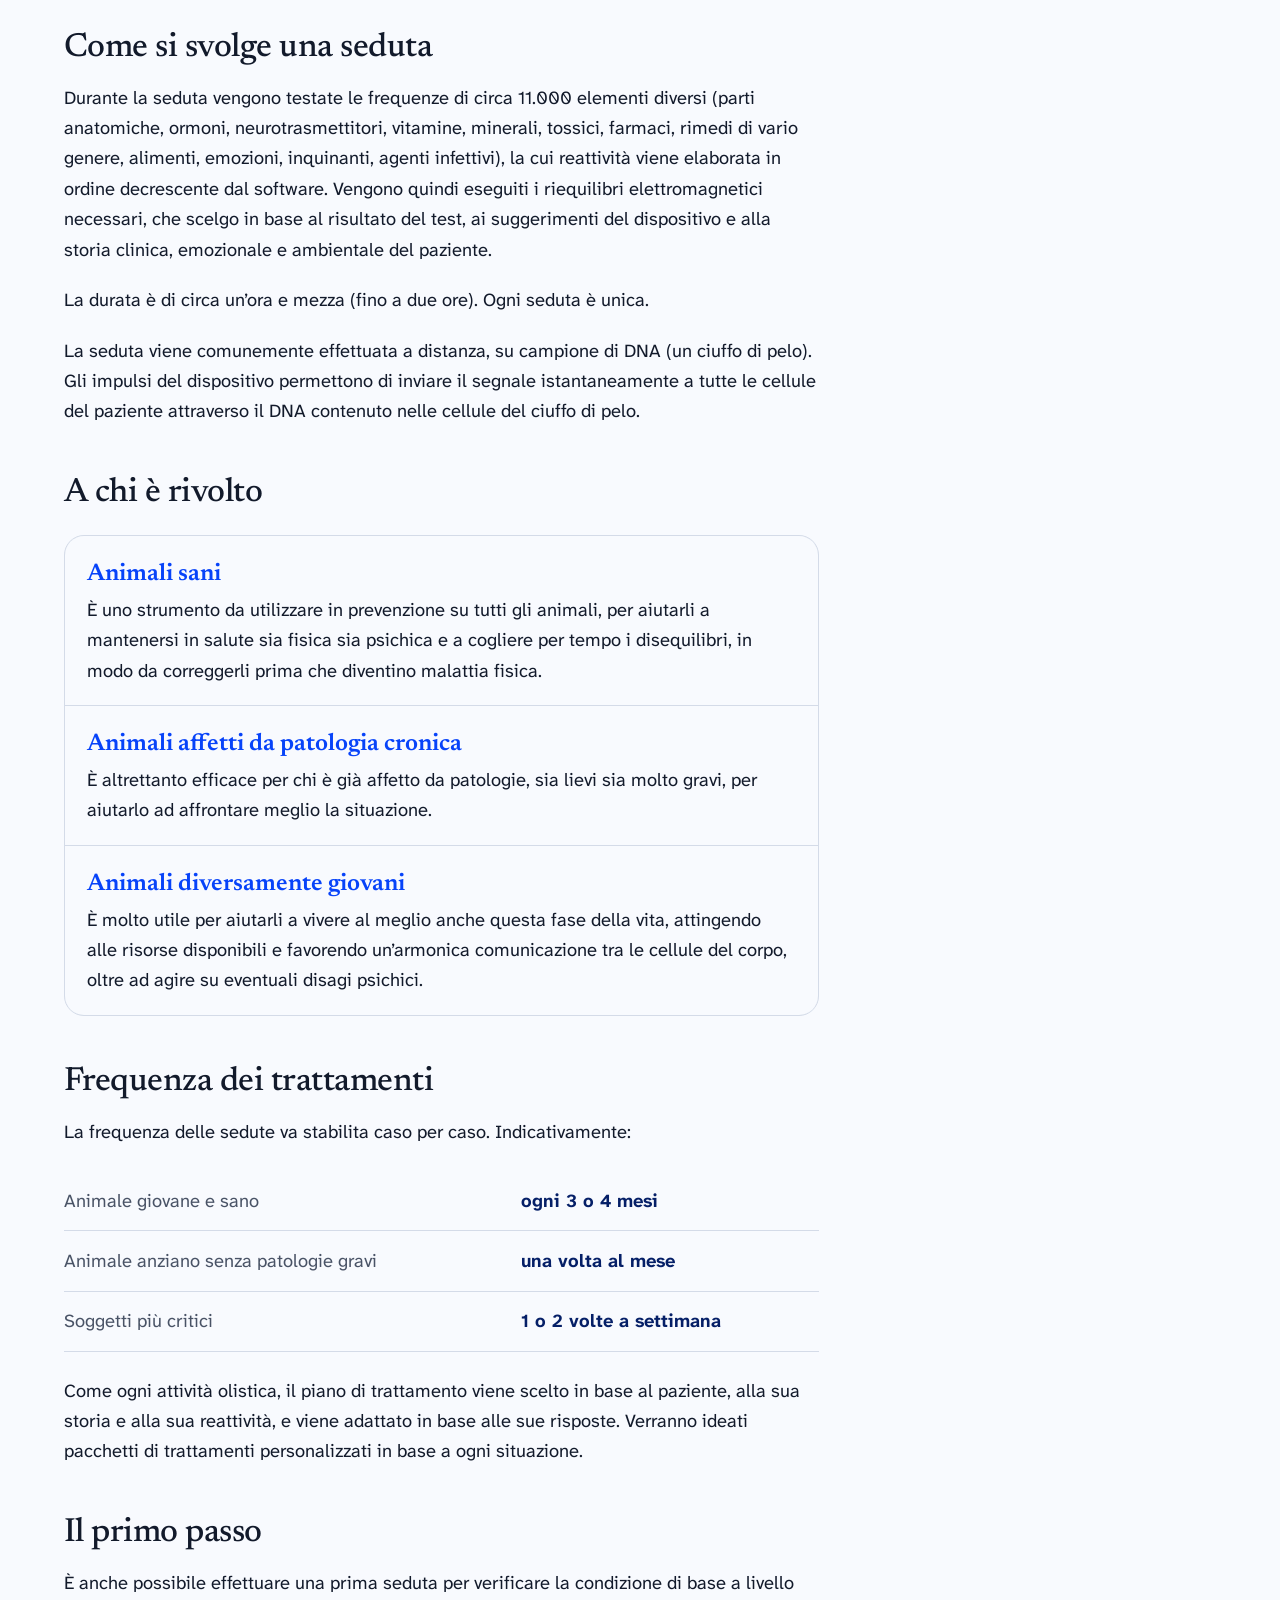
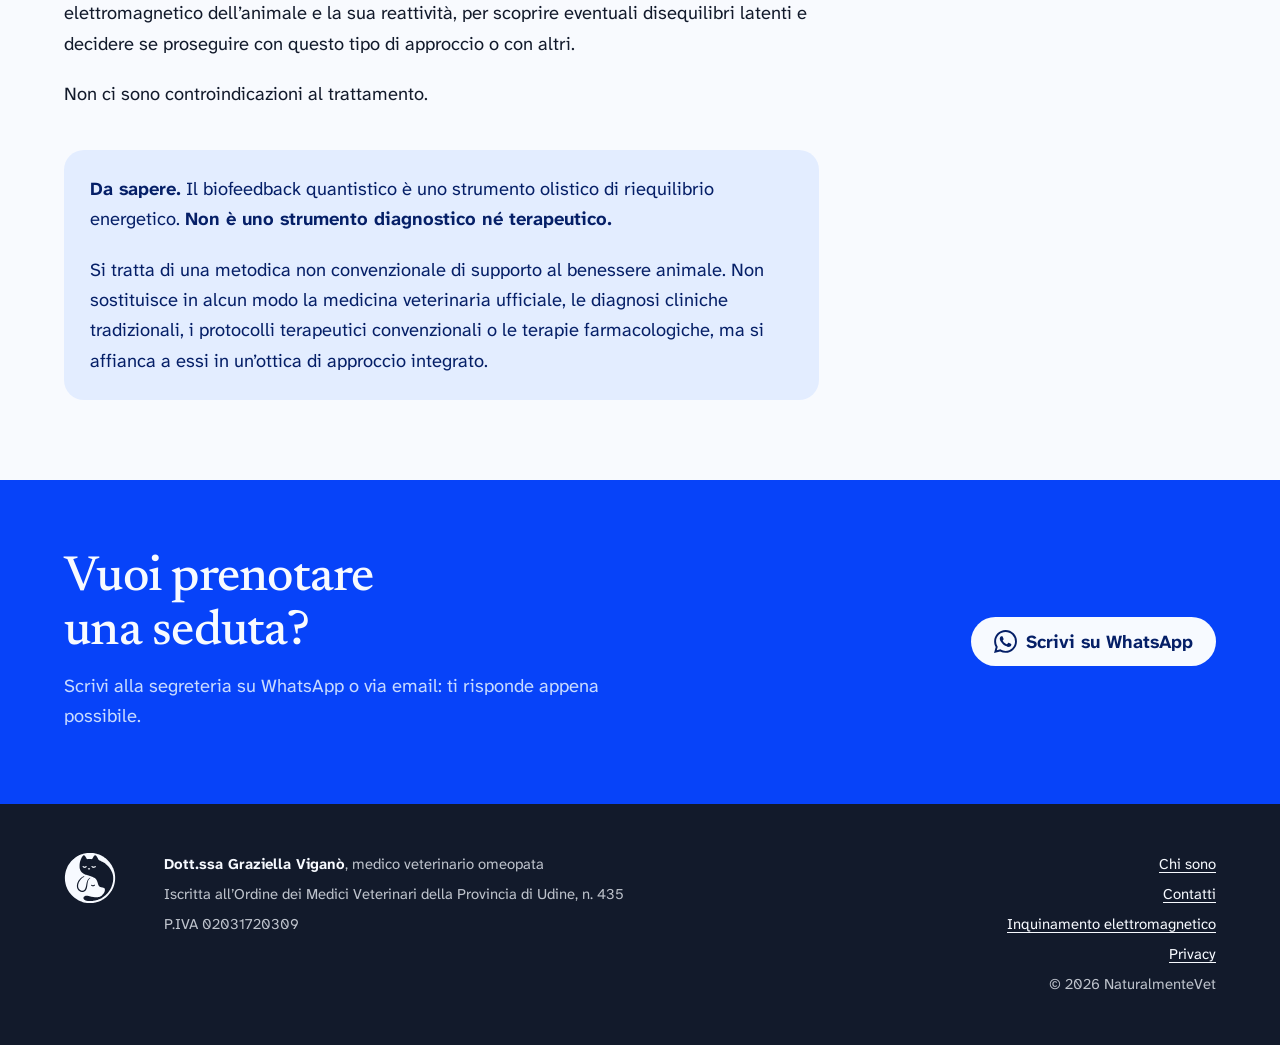
==== commit d6fc2500: "Commenti della dottoressa, pagina Chi sono, sfondo a onde e impronte - Testi aggiornati in home, bio" ====
--- a/biofeedback/index.html
+++ b/biofeedback/index.html
@@ -13,7 +13,7 @@
   <meta property="og:title" content="Biofeedback quantistico a distanza | NaturalmenteVet">
   <meta property="og:description" content="Una seduta a distanza su un ciuffo di pelo: come funziona e a chi è rivolta.">
   <meta property="og:url" content="https://naturalmentevet.it/biofeedback/">
-  <meta property="og:image" content="https://naturalmentevet.it/assets/img/og-image.jpg">
+  <meta property="og:image" content="https://naturalmentevet.it/assets/foto/og-image.jpg">
   <meta name="twitter:card" content="summary_large_image">
   <link rel="icon" href="../favicon.ico" sizes="32x32">
   <link rel="icon" href="../favicon.svg" type="image/svg+xml">
@@ -23,6 +23,12 @@
   <link rel="stylesheet" href="../assets/css/style.css">
 </head>
 <body>
+  <svg xmlns="http://www.w3.org/2000/svg" style="display:none" aria-hidden="true">
+    <symbol id="i-wa" viewBox="0 0 24 24"><path fill="currentColor" d="M17.47 14.38c-.3-.15-1.76-.87-2.03-.97-.27-.1-.47-.15-.67.15-.2.3-.77.97-.94 1.16-.17.2-.35.22-.64.08-.3-.15-1.26-.46-2.39-1.48-.88-.79-1.48-1.76-1.65-2.06-.17-.3-.02-.46.13-.6.13-.14.3-.35.45-.52.15-.18.2-.3.3-.5.1-.2.05-.37-.03-.52-.07-.15-.67-1.61-.92-2.2-.24-.59-.49-.5-.67-.51h-.57c-.2 0-.52.07-.79.37-.27.3-1.04 1.02-1.04 2.48s1.07 2.88 1.21 3.07c.15.2 2.1 3.2 5.08 4.49.71.3 1.26.49 1.7.63.71.22 1.36.19 1.87.12.57-.09 1.76-.72 2-1.42.25-.69.25-1.29.18-1.41-.08-.13-.27-.2-.57-.35m-5.42 7.4h-.01a9.87 9.87 0 0 1-5.03-1.38l-.36-.21-3.74.98 1-3.65-.24-.37a9.86 9.86 0 0 1-1.51-5.26c0-5.45 4.44-9.88 9.89-9.88 2.64 0 5.12 1.03 6.99 2.9a9.82 9.82 0 0 1 2.89 6.99c0 5.45-4.44 9.88-9.89 9.88m8.41-18.3A11.82 11.82 0 0 0 12.05 0C5.5 0 .16 5.34.16 11.89c0 2.1.55 4.14 1.59 5.95L.06 24l6.3-1.65a11.88 11.88 0 0 0 5.68 1.45h.01c6.55 0 11.89-5.34 11.89-11.89a11.82 11.82 0 0 0-3.48-8.41Z"/></symbol>
+    <symbol id="i-mail" viewBox="0 0 24 24"><path fill="none" stroke="currentColor" stroke-width="1.8" stroke-linecap="round" stroke-linejoin="round" d="M3.5 6.5h17v11h-17zM3.5 7l8.5 6.5L20.5 7"/></symbol>
+    <symbol id="i-menu" viewBox="0 0 24 24"><path fill="none" stroke="currentColor" stroke-width="2" stroke-linecap="round" d="M4 7h16M4 12h16M4 17h16"/></symbol>
+    <symbol id="i-heartpaw" viewBox="0 0 24 24"><path fill="none" stroke="currentColor" stroke-width="1.6" stroke-linecap="round" stroke-linejoin="round" d="M11 20.2C8 18.3 3.6 14.9 2.6 11.3 1.6 7.7 3.7 4.6 7 4.6c2 0 3.6 1.1 5 2.9 1.4-1.8 3-2.9 5-2.9 3.2 0 5.2 2.8 4.5 6"/><g fill="currentColor"><ellipse cx="17.2" cy="18.6" rx="2.7" ry="2.2"/><ellipse cx="13.9" cy="15.6" rx="1" ry="1.25" transform="rotate(-25 13.9 15.6)"/><ellipse cx="15.9" cy="13.6" rx="1" ry="1.3"/><ellipse cx="18.5" cy="13.6" rx="1" ry="1.3"/><ellipse cx="20.5" cy="15.6" rx="1" ry="1.25" transform="rotate(25 20.5 15.6)"/></g></symbol>
+  </svg>
   <a class="skip" href="#contenuto">Vai al contenuto</a>
   <header class="site-header">
     <div class="wrap">
@@ -32,72 +38,73 @@
       </a>
       <nav class="nav" id="menu" aria-label="Principale">
         <ul>
-          <li><a href="../#chi-sono">Chi sono</a></li>
+          <li><a href="../chi-sono/">Chi sono</a></li>
           <li><a href="./" aria-current="page">Biofeedback</a></li>
           <li><a href="../inquinamento-elettromagnetico/">Inquinamento elettromagnetico</a></li>
           <li><a href="../#contatti">Contatti</a></li>
         </ul>
       </nav>
       <a class="btn btn-primary btn-sm header-cta" href="https://wa.me/393534615805?text=Buongiorno%2C%20vorrei%20informazioni%20sul%20biofeedback%20quantistico." target="_blank" rel="noopener" aria-label="Scrivi su WhatsApp">
-        <svg aria-hidden="true"><use href="../assets/img/icons.svg#i-wa"/></svg><span>WhatsApp</span>
+        <svg aria-hidden="true"><use href="#i-wa"/></svg><span>WhatsApp</span>
       </a>
       <button class="menu-toggle" type="button" aria-expanded="false" aria-controls="menu">
-        <svg aria-hidden="true"><use href="../assets/img/icons.svg#i-menu"/></svg><span class="visually-hidden">Menu</span>
+        <svg aria-hidden="true"><use href="#i-menu"/></svg><span class="visually-hidden">Menu</span>
       </button>
     </div>
   </header>
 
   <main id="contenuto">
-    <header class="page-hero">
+    <header class="page-hero has-paws">
+      <span class="paws paws-page" aria-hidden="true"></span>
       <div class="wrap">
         <p class="breadcrumb"><a href="../">Home</a> / Biofeedback</p>
-        <p class="eyebrow">Il mio strumento principale</p>
+        <p class="eyebrow">Primum non nocere: lo strumento ideale</p>
         <h1>Biofeedback quantistico <small>(biorisonanza)</small></h1>
-        <p class="lead">Una seduta a distanza, su un ciuffo di pelo, per sostenere l'equilibrio fisico ed emotivo del tuo animale in modo naturale e non invasivo.</p>
+        <p class="lead">Una seduta a distanza, su un ciuffo di pelo, per sostenere l’equilibrio fisico ed emotivo del tuo animale in modo naturale e non invasivo.</p>
       </div>
     </header>
 
     <div class="section-tight">
       <div class="wrap article">
         <article class="prose">
-          <h2>Che cos'è</h2>
-          <p>Il biofeedback quantistico è un metodo olistico: un dispositivo esegue un'indagine e un riequilibrio elettromagnetico attraverso le frequenze. Viene spesso chiamato biorisonanza. La differenza sta nel feedback: il dispositivo dialoga con l'organismo in due direzioni, finché la risposta del paziente raggiunge il livello previsto.</p>
-          <p>Le cellule del corpo comunicano per via chimica e anche per via elettromagnetica. Il metodo parte da qui e applica principi di fisica quantistica e di matematica frattale per comunicare, in modo non invasivo, con la componente elettromagnetica del paziente.</p>
-          <p>Ogni emozione ha una propria frequenza. Per questo la seduta considera anche l'aspetto emotivo: cerca eventuali traumi, anche lontani nel tempo, e il loro legame con organi o distretti del corpo.</p>
+          <h2>Che cos’è</h2>
+          <p>Il biofeedback quantistico è uno strumento olistico che prevede l’utilizzo di un dispositivo in grado di effettuare sia indagini sia trattamenti di riequilibrio elettromagnetico attraverso l’utilizzo di frequenze.</p>
+          <p>Viene comunemente chiamato biorisonanza ma, a differenza di questa, lavora in feedback, ovvero interagisce con l’organismo in maniera bidirezionale fino a quando la risposta del paziente, ricevuta dall’apparecchio, raggiunge un determinato livello di efficacia.</p>
+          <p>Le cellule del nostro corpo comunicano per via elettromagnetica oltre che chimica. Riuscire a decodificare queste frequenze permette di utilizzarle per riequilibrare un organismo e sostenerlo in maniera naturale, sia nella malattia sia nello stato di salute fisica e psichica. Un approccio moderno che permette di agire sia in prevenzione nell’animale sano, sia come sostegno per l’animale che sta affrontando una malattia o un disagio psichico.</p>
+          <p>Vengono utilizzati principi di fisica quantistica e di matematica frattale, applicati per comunicare in maniera non invasiva con la componente elettromagnetica del paziente.</p>
+          <p>Attraverso il biofeedback è possibile indagare l’intero sistema animale, analizzando le alterazioni delle funzioni elettromagnetiche dell’unità mente-corpo in modo da far emergere l’origine del disagio che scatena sintomi fisici. In questo modo è possibile intervenire sia in prevenzione, ripristinando l’equilibrio nel soggetto, sia in associazione alle terapie già in corso, per contribuire al recupero del benessere psicofisico del paziente affetto da patologie cronico-degenerative.</p>
+          <p>Questo metodo analizza anche l’aspetto emozionale (ogni emozione ha una sua frequenza che è stata decodificata) ed è possibile indagare a fondo eventuali traumi emozionali nascosti o remoti, trovarne il collegamento con organi o distretti, andando a scoprire memorie cellulari che possono impedire o limitare il riequilibrio frequenziale e, di conseguenza, il potere di guarigione dell’animale.</p>
 
           <h2>Come si svolge una seduta</h2>
-          <p>La seduta si svolge a distanza: mi serve solo un ciuffo di pelo del tuo animale, che resta tranquillo a casa sua.</p>
-          <p>Il software valuta la reattività dell'animale a circa 11.000 elementi e li ordina dal più al meno reattivo:</p>
-          <ul class="plain">
-            <li>parti anatomiche, ormoni e neurotrasmettitori;</li>
-            <li>vitamine, minerali e alimenti;</li>
-            <li>sostanze tossiche, inquinanti, agenti infettivi e farmaci;</li>
-            <li>rimedi di vario genere ed emozioni.</li>
-          </ul>
-          <p>In base al risultato, ai suggerimenti del dispositivo e alla storia clinica, emotiva e ambientale dell'animale, scelgo i riequilibri da eseguire. Una seduta dura da un'ora e mezza a due ore. Ogni seduta è unica.</p>
+          <p>Durante la seduta vengono testate le frequenze di circa 11.000 elementi diversi (parti anatomiche, ormoni, neurotrasmettitori, vitamine, minerali, tossici, farmaci, rimedi di vario genere, alimenti, emozioni, inquinanti, agenti infettivi), la cui reattività viene elaborata in ordine decrescente dal software. Vengono quindi eseguiti i riequilibri elettromagnetici necessari, che scelgo in base al risultato del test, ai suggerimenti del dispositivo e alla storia clinica, emozionale e ambientale del paziente.</p>
+          <p>La durata è di circa un’ora e mezza (fino a due ore). Ogni seduta è unica.</p>
+          <p>La seduta viene comunemente effettuata a distanza, su campione di DNA (un ciuffo di pelo). Gli impulsi del dispositivo permettono di inviare il segnale istantaneamente a tutte le cellule del paziente attraverso il DNA contenuto nelle cellule del ciuffo di pelo.</p>
 
           <h2>A chi è rivolto</h2>
           <ul class="who">
-            <li><strong>Animali sani</strong>In prevenzione, per cogliere per tempo i disequilibri e mantenere la salute fisica ed emotiva.</li>
-            <li><strong>Animali con una malattia</strong>Come sostegno accanto alle terapie in corso, sia nelle patologie lievi sia in quelle più impegnative.</li>
-            <li><strong>Animali anziani</strong>Per vivere al meglio anche questa fase della vita, con attenzione al benessere fisico ed emotivo.</li>
+            <li><strong>Animali sani</strong>È uno strumento da utilizzare in prevenzione su tutti gli animali, per aiutarli a mantenersi in salute sia fisica sia psichica e a cogliere per tempo i disequilibri, in modo da correggerli prima che diventino malattia fisica.</li>
+            <li><strong>Animali affetti da patologia cronica</strong>È altrettanto efficace per chi è già affetto da patologie, sia lievi sia molto gravi, per aiutarlo ad affrontare meglio la situazione.</li>
+            <li><strong>Animali diversamente giovani</strong>È molto utile per aiutarli a vivere al meglio anche questa fase della vita, attingendo alle risorse disponibili e favorendo un’armonica comunicazione tra le cellule del corpo, oltre ad agire su eventuali disagi psichici.</li>
           </ul>
 
-          <h2>Ogni quanto</h2>
-          <p>La frequenza delle sedute si decide caso per caso e si adatta alle risposte dell'animale. Come indicazione:</p>
+          <h2>Frequenza dei trattamenti</h2>
+          <p>La frequenza delle sedute va stabilita caso per caso. Indicativamente:</p>
           <table class="freq">
             <tbody>
               <tr><th scope="row">Animale giovane e sano</th><td>ogni 3 o 4 mesi</td></tr>
               <tr><th scope="row">Animale anziano senza patologie gravi</th><td>una volta al mese</td></tr>
-              <tr><th scope="row">Situazioni più delicate</th><td>1 o 2 volte a settimana</td></tr>
+              <tr><th scope="row">Soggetti più critici</th><td>1 o 2 volte a settimana</td></tr>
             </tbody>
           </table>
+          <p>Come ogni attività olistica, il piano di trattamento viene scelto in base al paziente, alla sua storia e alla sua reattività, e viene adattato in base alle sue risposte. Verranno ideati pacchetti di trattamenti personalizzati in base a ogni situazione.</p>
 
           <h2>Il primo passo</h2>
-          <p>Puoi iniziare con una seduta di valutazione: serve a conoscere la condizione di partenza del tuo animale e la sua reattività. Insieme decidiamo poi se proseguire con il biofeedback o con un altro approccio.</p>
+          <p>È anche possibile effettuare una prima seduta per verificare la condizione di base a livello elettromagnetico dell’animale e la sua reattività, per scoprire eventuali disequilibri latenti e decidere se proseguire con questo tipo di approccio o con altri.</p>
+          <p>Non ci sono controindicazioni al trattamento.</p>
 
           <div class="callout">
-            <p><strong>Da sapere.</strong> Il biofeedback quantistico è un approccio complementare. Affianca la visita, la diagnosi e le terapie del veterinario curante e non le sostituisce.</p>
+            <p><strong>Da sapere.</strong> Il biofeedback quantistico è uno strumento olistico di riequilibrio energetico. <strong>Non è uno strumento diagnostico né terapeutico.</strong></p>
+            <p>Si tratta di una metodica non convenzionale di supporto al benessere animale. Non sostituisce in alcun modo la medicina veterinaria ufficiale, le diagnosi cliniche tradizionali, i protocolli terapeutici convenzionali o le terapie farmacologiche, ma si affianca a essi in un’ottica di approccio integrato.</p>
           </div>
         </article>
 
@@ -105,12 +112,12 @@
           <h2 id="in-breve">In breve</h2>
           <dl>
             <dt>Dove</dt><dd>A distanza, su un ciuffo di pelo</dd>
-            <dt>Durata</dt><dd>Da un'ora e mezza a due ore</dd>
-            <dt>Per chi</dt><dd>Animali sani, malati o anziani</dd>
+            <dt>Durata</dt><dd>Da un’ora e mezza a due ore</dd>
+            <dt>Per chi</dt><dd>Per tutti</dd>
             <dt>Per iniziare</dt><dd>Una seduta di valutazione</dd>
           </dl>
           <a class="btn btn-primary" href="https://wa.me/393534615805?text=Buongiorno%2C%20vorrei%20informazioni%20sul%20biofeedback%20quantistico." target="_blank" rel="noopener">
-            <svg aria-hidden="true"><use href="../assets/img/icons.svg#i-wa"/></svg>Chiedi informazioni
+            <svg aria-hidden="true"><use href="#i-wa"/></svg>Chiedi informazioni
           </a>
           <p class="note">Risponde la segreteria, che ti spiega come inviare il campione e fissa la seduta.</p>
         </aside>
@@ -121,10 +128,10 @@
       <div class="wrap">
         <div>
           <h2 id="cta-title">Vuoi prenotare una seduta?</h2>
-          <p>Scrivi alla segreteria su WhatsApp o via email: ti risponde nel primo orario utile.</p>
+          <p>Scrivi alla segreteria su WhatsApp o via email: ti risponde appena possibile.</p>
         </div>
         <a class="btn btn-light" href="https://wa.me/393534615805?text=Buongiorno%2C%20vorrei%20prenotare%20una%20seduta%20di%20biofeedback." target="_blank" rel="noopener">
-          <svg aria-hidden="true"><use href="../assets/img/icons.svg#i-wa"/></svg>Scrivi su WhatsApp
+          <svg aria-hidden="true"><use href="#i-wa"/></svg>Scrivi su WhatsApp
         </a>
       </div>
     </section>
@@ -135,10 +142,11 @@
       <img src="../assets/img/logo-light.svg" alt="" width="52" height="52">
       <div>
         <p><strong>Dott.ssa Graziella Viganò</strong>, medico veterinario omeopata</p>
-        <p>Iscritta all'Ordine dei Medici Veterinari della Provincia di Udine, n. 435</p>
+        <p>Iscritta all’Ordine dei Medici Veterinari della Provincia di Udine, n. 435</p>
         <p>P.IVA 02031720309</p>
       </div>
       <ul class="footer-links">
+        <li><a href="../chi-sono/">Chi sono</a></li>
         <li><a href="../#contatti">Contatti</a></li>
         <li><a href="../inquinamento-elettromagnetico/">Inquinamento elettromagnetico</a></li>
         <li><a href="../privacy/">Privacy</a></li>
--- a/assets/css/style.css
+++ b/assets/css/style.css
@@ -35,6 +35,7 @@
   --paper-2: #eef3fb;
   --line: #d4dbe8;
   --on-blue: #f7faff;
+  --green: #2f7a3f;
 
   --font-display: "Newsreader", "Iowan Old Style", Georgia, serif;
   --font-body: "Atkinson Hyperlegible Next", "Segoe UI", system-ui, sans-serif;
@@ -144,7 +145,7 @@
 .site-header .wrap { display: flex; align-items: center; gap: 1.5rem; min-height: 4.5rem; }
 .brand { display: flex; align-items: center; gap: 0.7rem; text-decoration: none; color: var(--ink); margin-right: auto; }
 .brand img { width: 2.6rem; height: 2.6rem; }
-.brand-name { font-family: var(--font-display); font-size: 1.4rem; font-weight: 500; letter-spacing: -0.01em; line-height: 1; }
+.brand-name { font-family: var(--font-display); font-size: 1.4rem; font-weight: 500; letter-spacing: -0.01em; line-height: 1; color: var(--green); }
 .brand-name b { font-weight: 700; color: var(--blue); }
 .nav ul { list-style: none; display: flex; gap: 1.6rem; margin: 0; padding: 0; }
 .nav a { color: var(--ink); text-decoration: none; font-weight: 600; font-size: var(--step--1); padding: 0.4rem 0; border-bottom: 2px solid transparent; }
@@ -253,8 +254,8 @@
 
 /* Servizi */
 .services-head { display: flex; flex-wrap: wrap; align-items: end; justify-content: space-between; gap: 1rem 3rem; margin-bottom: 3rem; }
-.services-head h2 { margin: 0; max-width: 16ch; }
-.services-head p { max-width: 38ch; margin: 0; color: var(--ink-soft); }
+.services-head h2 { margin: 0; max-width: 20ch; }
+.services-head p { max-width: 34ch; margin: 0; color: var(--ink); font-family: var(--font-display); font-size: var(--step-1); line-height: 1.4; }
 
 .feature {
   display: grid; grid-template-columns: minmax(0, 1.2fr) minmax(0, 0.8fr);
@@ -267,11 +268,6 @@
 .feature .num, .service .num { font-family: var(--font-display); font-size: var(--step-1); color: var(--blue); margin: 0 0 0.75rem; }
 .feature h3 { font-size: var(--step-3); color: var(--blue-ink); }
 .feature h3 small { display: block; font-size: 0.45em; font-style: italic; font-weight: 400; color: var(--blue); margin-top: 0.4rem; letter-spacing: 0; }
-.facts { list-style: none; margin: 0; padding: 0; align-self: center; }
-.facts li { padding: 1rem 0; border-top: 1px solid color-mix(in oklab, var(--blue) 25%, transparent); }
-.facts li:last-child { border-bottom: 1px solid color-mix(in oklab, var(--blue) 25%, transparent); }
-.facts strong { display: block; font-family: var(--font-display); font-size: var(--step-2); font-weight: 500; color: var(--blue); line-height: 1.1; }
-.facts span { font-size: var(--step--1); }
 
 .service-list { display: grid; grid-template-columns: 1fr 1fr; gap: 0 clamp(2rem, 5vw, 4rem); margin-top: clamp(2.5rem, 5vw, 4rem); }
 .service { padding-top: 1.75rem; border-top: 2px solid var(--ink); }
@@ -313,10 +309,6 @@
 .channel .icon svg { width: 1.4rem; height: 1.4rem; }
 .channel small { display: block; font-size: var(--step--1); color: var(--ink-soft); }
 .channel strong { display: block; font-size: var(--step-1); font-weight: 700; line-height: 1.25; word-break: break-word; }
-.hours { margin-top: 2rem; padding-top: 1.25rem; border-top: 1px solid color-mix(in oklab, var(--on-blue) 30%, transparent); font-size: var(--step--1); }
-.hours dl { margin: 0.5rem 0 0; display: grid; grid-template-columns: auto 1fr; gap: 0.3rem 1.5rem; }
-.hours dt { font-weight: 700; }
-.hours dd { margin: 0; font-family: var(--font-display); font-size: 1.1em; line-height: 1.35; }
 
 @media (max-width: 52rem) {
   .contact .wrap { grid-template-columns: 1fr; }
@@ -395,6 +387,83 @@
   .footer-links { text-align: left; }
 }
 
+/* Sfondo a onde, fisso dietro tutto il sito */
+body { position: relative; }
+body::before {
+  content: ""; position: fixed; inset: 0; z-index: -1; pointer-events: none;
+  background: url("../img/sfondo-onde.webp") right bottom / cover no-repeat;
+  opacity: 0.7;
+}
+
+/* Zampine decorative, chiarissime */
+.has-paws { position: relative; isolation: isolate; overflow-x: clip; }
+.paws {
+  position: absolute; z-index: -1; pointer-events: none;
+  width: clamp(4.5rem, 8vw, 7rem); aspect-ratio: 1 / 2;
+  background: var(--blue); opacity: 0.07;
+  -webkit-mask: url("../img/zampe.svg") center / contain no-repeat;
+          mask: url("../img/zampe.svg") center / contain no-repeat;
+}
+.hero .paws, .contact .paws { background: var(--on-blue); opacity: 0.1; }
+.paws-hero { left: 44%; bottom: 1.5rem; transform: rotate(-30deg); }
+.paws-a { right: 3%; top: 2.5rem; transform: rotate(18deg); }
+.paws-b { left: 1%; top: 38%; transform: rotate(-60deg); }
+.paws-c { right: 4%; bottom: 1.5rem; transform: rotate(35deg); }
+.paws-page { right: 7%; top: 1.5rem; transform: rotate(25deg); }
+@media (max-width: 52rem) {
+  .paws-hero { left: auto; right: 4%; top: 1.5rem; bottom: auto; }
+  .paws-b { display: none; }
+}
+
+/* Home: impronte che camminano lungo la pagina e si scuriscono scorrendo */
+.has-walk { position: relative; }
+.walk { position: absolute; inset: 0; z-index: -1; pointer-events: none; overflow: hidden; }
+.step {
+  position: absolute;
+  background: var(--blue); opacity: 0.05;
+  -webkit-mask: url("../img/impronte.png") center / contain no-repeat;
+          mask: url("../img/impronte.png") center / contain no-repeat;
+  transition: opacity 900ms var(--ease-out);
+}
+.step.is-past { opacity: 0.2; }
+@media (prefers-reduced-motion: reduce) { .step { transition: none; } }
+
+/* Rapporto animale-persona, messo in risalto */
+.bond {
+  display: grid; grid-template-columns: auto 1fr; gap: 1.1rem;
+  margin: 2.25rem 0 0; padding: 1.5rem 1.6rem;
+  background: var(--blue-tint); color: var(--blue-ink);
+  border-radius: var(--radius);
+}
+.bond-icon { width: 2.6rem; height: 2.6rem; color: var(--blue); margin-top: 0.15rem; }
+.bond h3 { font-size: var(--step-1); color: var(--blue-ink); margin-bottom: 0.4rem; }
+.bond p { margin: 0 0 0.75rem; }
+.bond p:last-child { margin: 0; }
+.article .bond h3 { margin-top: 0; }
+
+/* Nota a destra del biofeedback in home */
+.feature-note {
+  align-self: center; margin: 0;
+  padding-left: clamp(1.25rem, 3vw, 2rem);
+  border-left: 2px solid color-mix(in oklab, var(--blue) 30%, transparent);
+  font-family: var(--font-display); font-size: var(--step-1); line-height: 1.35; color: var(--blue-ink);
+}
+.feature-note strong { display: block; font-size: var(--step-4); font-weight: 400; line-height: 1; color: var(--blue); margin-bottom: 0.4rem; }
+@media (max-width: 52rem) {
+  .feature-note { padding-left: 0; border-left: 0; padding-top: 1.5rem; border-top: 1px solid color-mix(in oklab, var(--blue) 25%, transparent); }
+}
+
+/* Contatti: invito a scrivere */
+.reply-note {
+  margin-top: 2rem; padding-top: 1.25rem;
+  border-top: 1px solid color-mix(in oklab, var(--on-blue) 30%, transparent);
+  font-family: var(--font-display); font-size: var(--step-1); line-height: 1.35;
+}
+
+/* Pagina Chi sono */
+.quote-inline { margin: 2.5rem 0; }
+.aside-photo { width: 100%; aspect-ratio: 4 / 5; object-fit: cover; border-radius: 999px 999px 0.75rem 0.75rem; margin-bottom: 1.25rem; }
+
 /* Utility */
 .visually-hidden { position: absolute !important; width: 1px; height: 1px; overflow: hidden; clip: rect(0 0 0 0); white-space: nowrap; }
 .muted { color: var(--ink-soft); }
